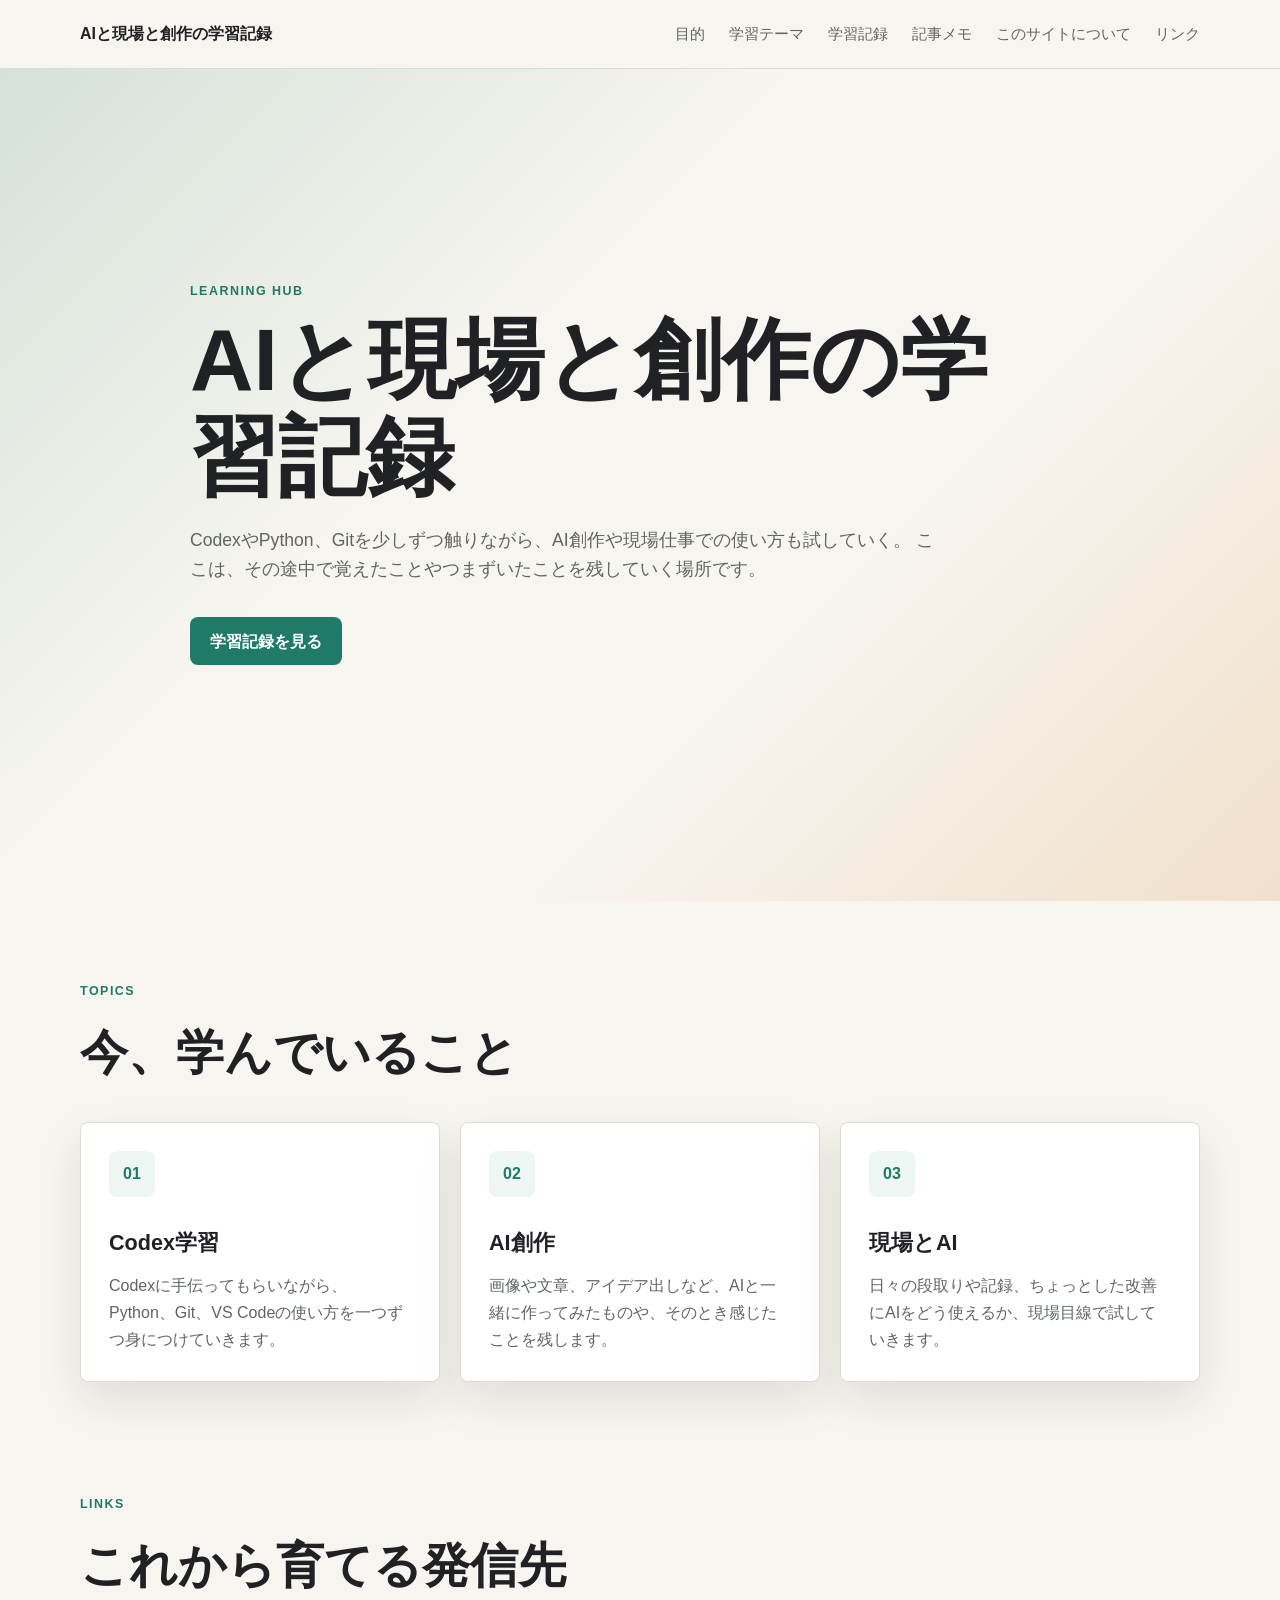
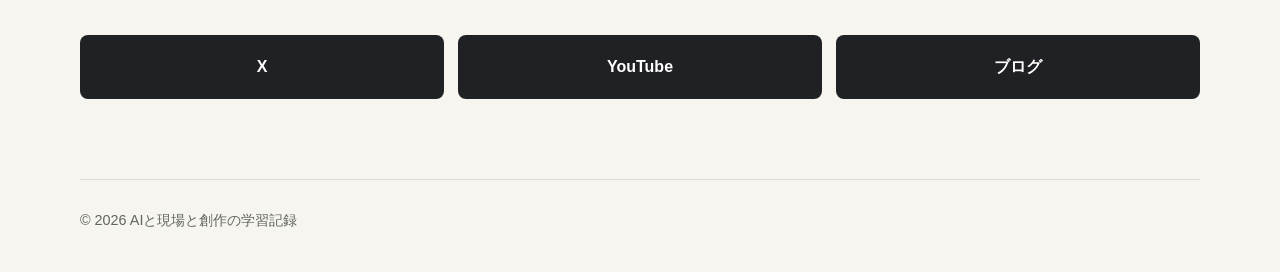
==== index.html @ 14029eb0 "Add about page" ====
<!DOCTYPE html>
<html lang="ja">
<head>
  <meta charset="UTF-8">
  <meta name="viewport" content="width=device-width, initial-scale=1.0">
  <title>AIと現場と創作の学習記録</title>
  <link rel="stylesheet" href="style.css">
</head>
<body>
  <header class="site-header">
    <nav class="nav" aria-label="メインナビゲーション">
      <a class="logo" href="#about">AIと現場と創作の学習記録</a>
      <button class="nav-toggle" type="button" aria-expanded="false" aria-controls="nav-links">
        <span class="nav-toggle-line"></span>
        <span class="nav-toggle-line"></span>
        <span class="nav-toggle-line"></span>
        <span class="sr-only">メニュー</span>
      </button>
      <ul class="nav-links" id="nav-links">
        <li><a href="#about">目的</a></li>
        <li><a href="#topics">学習テーマ</a></li>
        <li><a href="learning.html">学習記録</a></li>
        <li><a href="articles.html">記事メモ</a></li>
        <li><a href="about.html">このサイトについて</a></li>
        <li><a href="#links">リンク</a></li>
      </ul>
    </nav>
  </header>

  <main>
    <section class="hero" id="about">
      <div class="hero-content">
        <p class="eyebrow">Learning Hub</p>
        <h1>AIと現場と創作の学習記録</h1>
        <p class="lead">
          CodexやPython、Gitを少しずつ触りながら、AI創作や現場仕事での使い方も試していく。
          ここは、その途中で覚えたことやつまずいたことを残していく場所です。
        </p>
        <a class="primary-link" href="learning.html">学習記録を見る</a>
      </div>
    </section>

    <section class="section" id="topics" aria-labelledby="topics-title">
      <div class="section-heading">
        <p class="eyebrow">Topics</p>
        <h2 id="topics-title">今、学んでいること</h2>
      </div>

      <div class="card-grid">
        <article class="topic-card">
          <div class="card-icon">01</div>
          <h3>Codex学習</h3>
          <p>
            Codexに手伝ってもらいながら、Python、Git、VS Codeの使い方を一つずつ身につけていきます。
          </p>
        </article>

        <article class="topic-card">
          <div class="card-icon">02</div>
          <h3>AI創作</h3>
          <p>
            画像や文章、アイデア出しなど、AIと一緒に作ってみたものや、そのとき感じたことを残します。
          </p>
        </article>

        <article class="topic-card">
          <div class="card-icon">03</div>
          <h3>現場とAI</h3>
          <p>
            日々の段取りや記録、ちょっとした改善にAIをどう使えるか、現場目線で試していきます。
          </p>
        </article>
      </div>
    </section>

    <section class="section link-section" id="links" aria-labelledby="links-title">
      <div class="section-heading">
        <p class="eyebrow">Links</p>
        <h2 id="links-title">これから育てる発信先</h2>
      </div>

      <div class="link-list">
        <a href="https://example.com/x" target="_blank" rel="noopener noreferrer">X</a>
        <a href="https://example.com/youtube" target="_blank" rel="noopener noreferrer">YouTube</a>
        <a href="https://example.com/blog" target="_blank" rel="noopener noreferrer">ブログ</a>
      </div>
    </section>
  </main>

  <footer class="site-footer">
    <p>&copy; 2026 AIと現場と創作の学習記録</p>
  </footer>

  <script src="script.js"></script>
</body>
</html>
---- style.css ----
:root {
  --bg: #f7f5ef;
  --surface: #ffffff;
  --text: #202124;
  --muted: #5f665f;
  --line: #dedbd2;
  --accent: #1f7a68;
  --accent-dark: #16594c;
  --warm: #d8893a;
  --shadow: 0 18px 45px rgba(32, 33, 36, 0.1);
}

* {
  box-sizing: border-box;
}

html {
  scroll-behavior: smooth;
}

body {
  margin: 0;
  background: var(--bg);
  color: var(--text);
  font-family: -apple-system, BlinkMacSystemFont, "Segoe UI", sans-serif;
  line-height: 1.7;
}

a {
  color: inherit;
  text-decoration: none;
}

.site-header {
  position: sticky;
  top: 0;
  z-index: 10;
  background: rgba(247, 245, 239, 0.92);
  border-bottom: 1px solid var(--line);
  backdrop-filter: blur(12px);
}

.nav {
  display: flex;
  align-items: center;
  justify-content: space-between;
  width: min(1120px, calc(100% - 32px));
  min-height: 68px;
  margin: 0 auto;
}

.logo {
  font-weight: 700;
  letter-spacing: 0;
}

.nav-links {
  display: flex;
  align-items: center;
  gap: 24px;
  margin: 0;
  padding: 0;
  color: var(--muted);
  font-size: 0.95rem;
  list-style: none;
}

.nav-links a:hover {
  color: var(--accent);
}

.nav-toggle {
  display: none;
  width: 42px;
  height: 42px;
  padding: 0;
  background: var(--surface);
  border: 1px solid var(--line);
  border-radius: 8px;
  cursor: pointer;
}

.nav-toggle-line {
  display: block;
  width: 18px;
  height: 2px;
  margin: 4px auto;
  background: var(--text);
}

.sr-only {
  position: absolute;
  width: 1px;
  height: 1px;
  overflow: hidden;
  clip: rect(0, 0, 0, 0);
  white-space: nowrap;
}

.hero {
  display: grid;
  min-height: calc(100vh - 68px);
  padding: 72px 16px 96px;
  place-items: center;
  background:
    linear-gradient(135deg, rgba(31, 122, 104, 0.16), transparent 38%),
    linear-gradient(315deg, rgba(216, 137, 58, 0.2), transparent 36%),
    var(--bg);
}

.hero-content {
  width: min(900px, 100%);
}

.page-intro {
  padding-top: 96px;
  padding-bottom: 40px;
}

.eyebrow {
  margin: 0 0 10px;
  color: var(--accent);
  font-size: 0.78rem;
  font-weight: 700;
  letter-spacing: 0.12em;
  text-transform: uppercase;
}

h1,
h2,
h3,
p {
  margin-top: 0;
}

h1 {
  max-width: 820px;
  margin-bottom: 20px;
  font-size: clamp(2.25rem, 8vw, 5.5rem);
  line-height: 1.1;
}

.lead {
  max-width: 760px;
  margin-bottom: 32px;
  color: var(--muted);
  font-size: 1.1rem;
}

.primary-link {
  display: inline-flex;
  align-items: center;
  min-height: 48px;
  padding: 0 20px;
  background: var(--accent);
  color: #ffffff;
  border-radius: 8px;
  font-weight: 700;
  transition: background 0.2s ease, transform 0.2s ease;
}

.primary-link:hover {
  background: var(--accent-dark);
  transform: translateY(-2px);
}

.section {
  width: min(1120px, calc(100% - 32px));
  margin: 0 auto;
  padding: 80px 0;
}

.section-heading {
  margin-bottom: 28px;
}

.section-heading h2 {
  margin-bottom: 0;
  font-size: clamp(1.8rem, 4vw, 3rem);
}

.card-grid {
  display: grid;
  grid-template-columns: repeat(3, minmax(0, 1fr));
  gap: 20px;
}

.learning-grid {
  grid-template-columns: repeat(2, minmax(0, 1fr));
}

.topic-card {
  min-height: 250px;
  padding: 28px;
  background: var(--surface);
  border: 1px solid var(--line);
  border-radius: 8px;
  box-shadow: var(--shadow);
}

.card-icon {
  display: inline-grid;
  width: 46px;
  height: 46px;
  margin-bottom: 28px;
  place-items: center;
  background: #eef6f4;
  color: var(--accent);
  border-radius: 8px;
  font-weight: 800;
}

.topic-card h3 {
  margin-bottom: 10px;
  font-size: 1.35rem;
}

.topic-card p {
  margin-bottom: 0;
  color: var(--muted);
}

.link-section {
  padding-top: 32px;
}

.link-list {
  display: grid;
  grid-template-columns: repeat(3, minmax(0, 1fr));
  gap: 14px;
}

.link-list a {
  display: flex;
  align-items: center;
  justify-content: center;
  min-height: 64px;
  padding: 12px 16px;
  background: var(--text);
  color: #ffffff;
  border-radius: 8px;
  font-weight: 700;
  transition: background 0.2s ease, transform 0.2s ease;
}

.link-list a:hover {
  background: var(--warm);
  transform: translateY(-2px);
}

.site-footer {
  width: min(1120px, calc(100% - 32px));
  margin: 0 auto;
  padding: 28px 0 40px;
  color: var(--muted);
  border-top: 1px solid var(--line);
  font-size: 0.9rem;
}

.site-footer p {
  margin: 0;
}

@media (max-width: 760px) {
  .nav {
    position: relative;
  }

  .logo {
    max-width: 230px;
    font-size: 0.94rem;
    line-height: 1.35;
  }

  .nav-toggle {
    display: block;
  }

  .nav-links {
    position: absolute;
    top: 68px;
    right: 0;
    left: 0;
    display: none;
    flex-direction: column;
    align-items: stretch;
    gap: 0;
    padding: 8px;
    background: var(--surface);
    border: 1px solid var(--line);
    border-radius: 8px;
    box-shadow: var(--shadow);
  }

  .nav-links.is-open {
    display: flex;
  }

  .nav-links a {
    display: block;
    padding: 12px;
  }

  .hero {
    min-height: auto;
    padding-top: 72px;
    padding-bottom: 72px;
  }

  .lead {
    font-size: 1rem;
  }

  .section {
    padding: 56px 0;
  }

  .card-grid,
  .learning-grid,
  .link-list {
    grid-template-columns: 1fr;
  }

  .topic-card {
    min-height: auto;
    padding: 24px;
  }
}
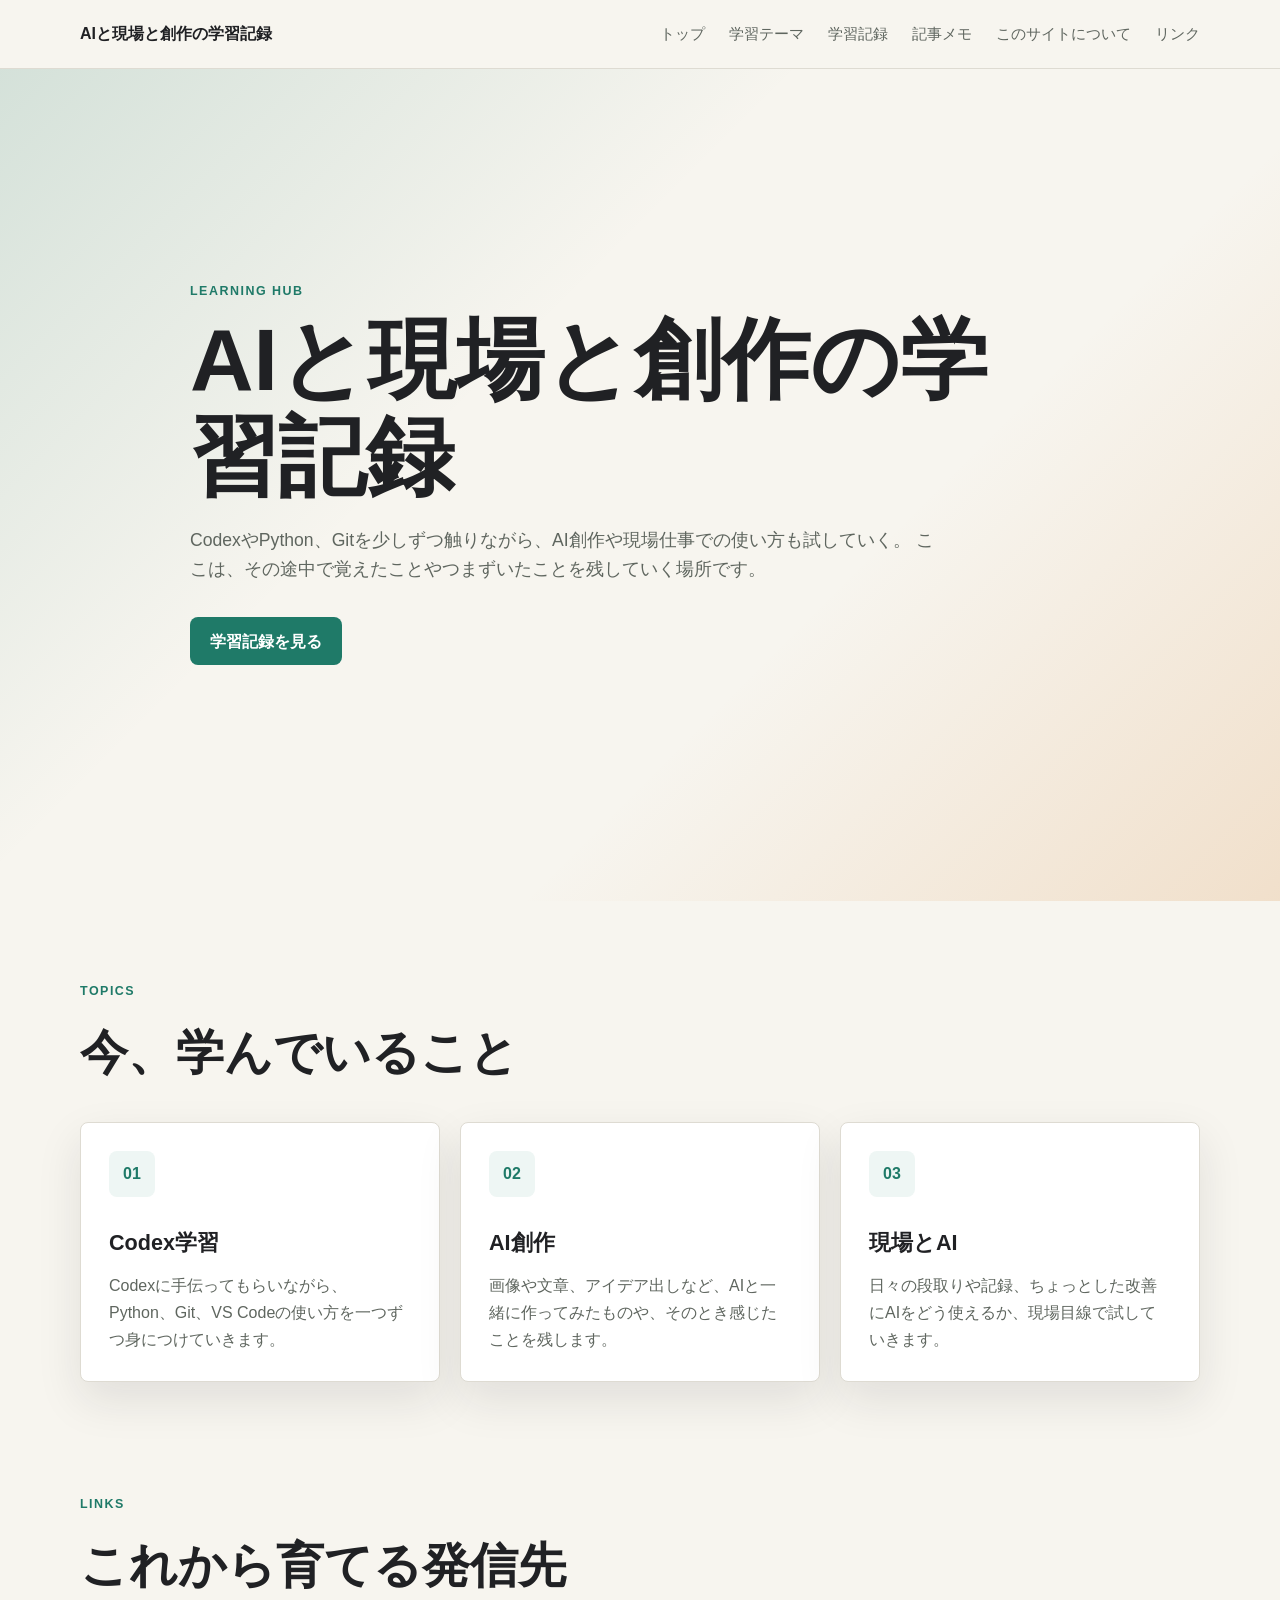
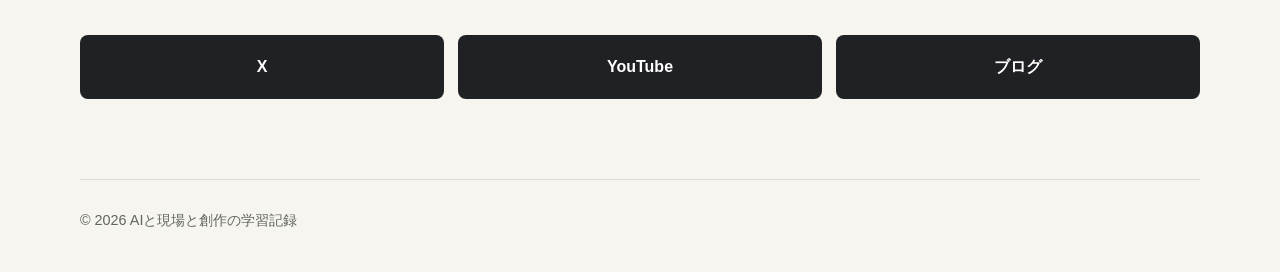
==== commit e6ea269a: "Unify navigation links" ====
--- a/index.html
+++ b/index.html
@@ -17,7 +17,7 @@
         <span class="sr-only">メニュー</span>
       </button>
       <ul class="nav-links" id="nav-links">
-        <li><a href="#about">目的</a></li>
+        <li><a href="index.html">トップ</a></li>
         <li><a href="#topics">学習テーマ</a></li>
         <li><a href="learning.html">学習記録</a></li>
         <li><a href="articles.html">記事メモ</a></li>
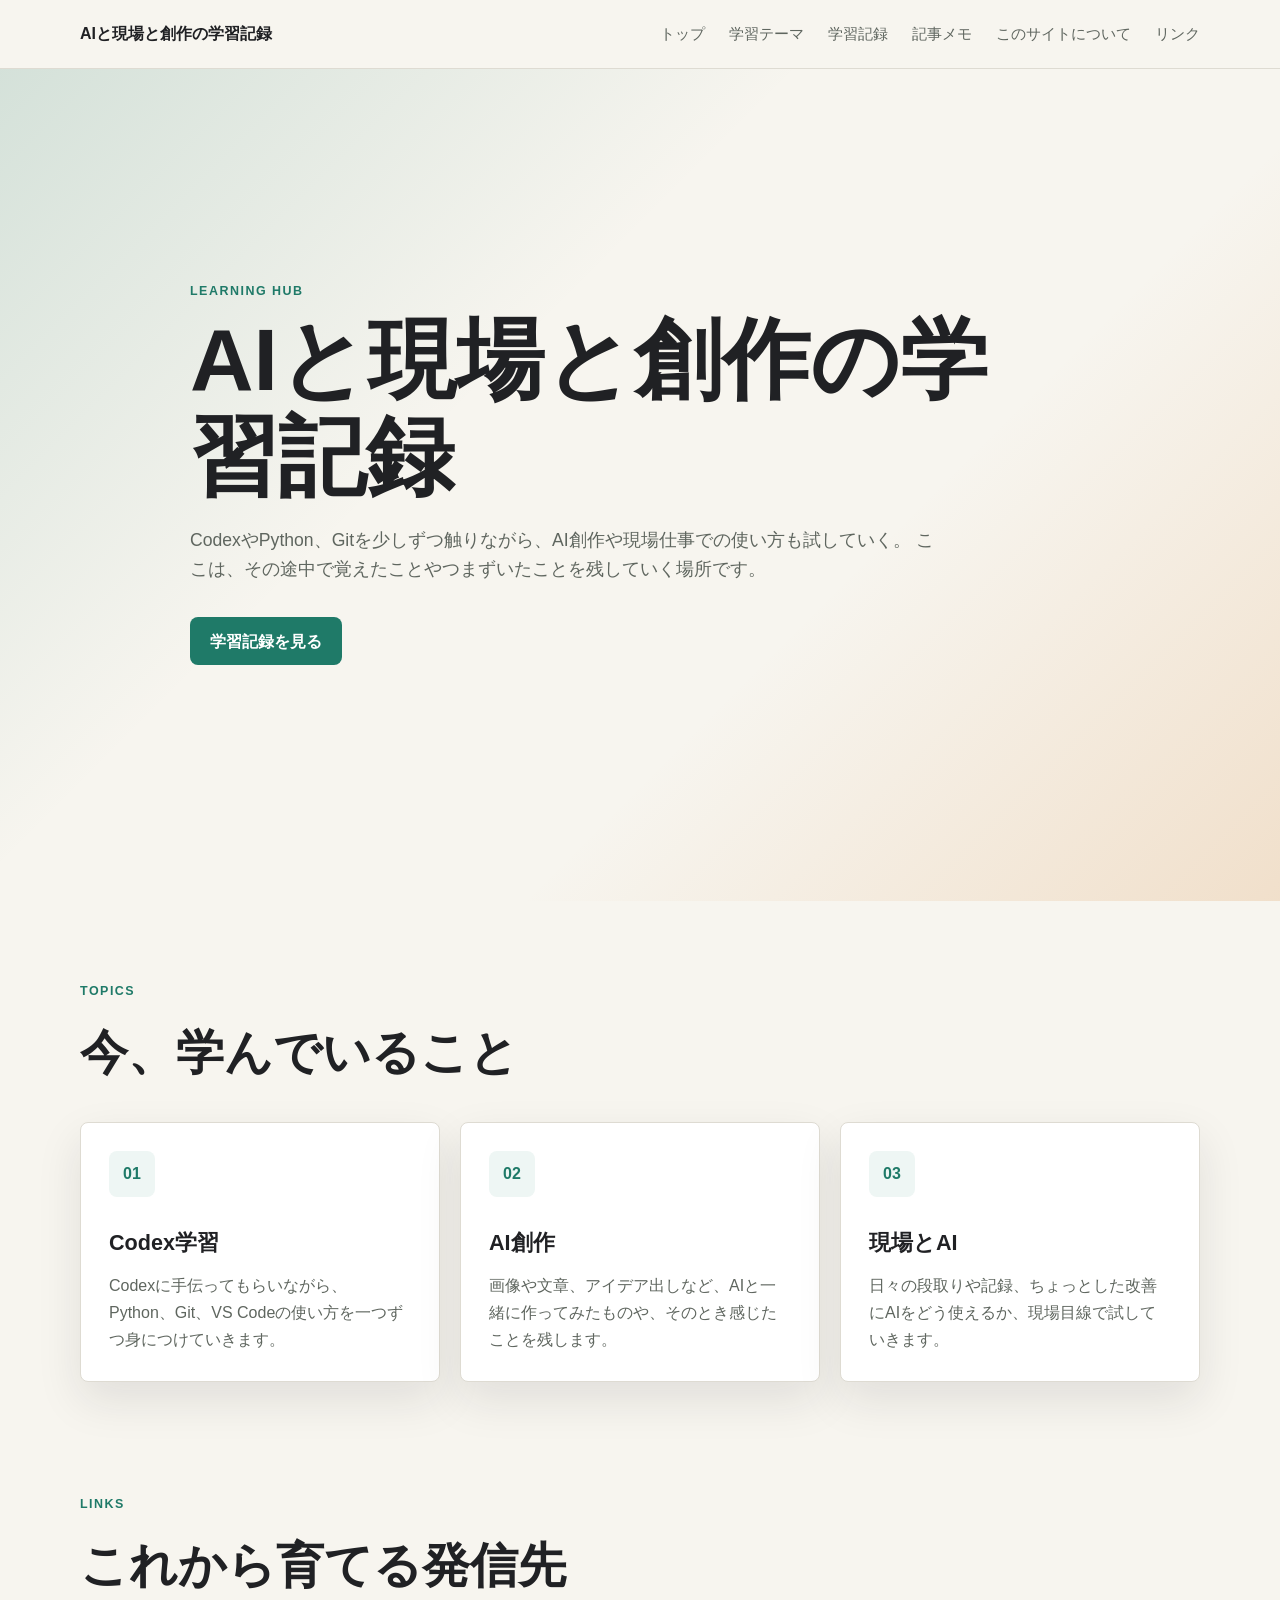
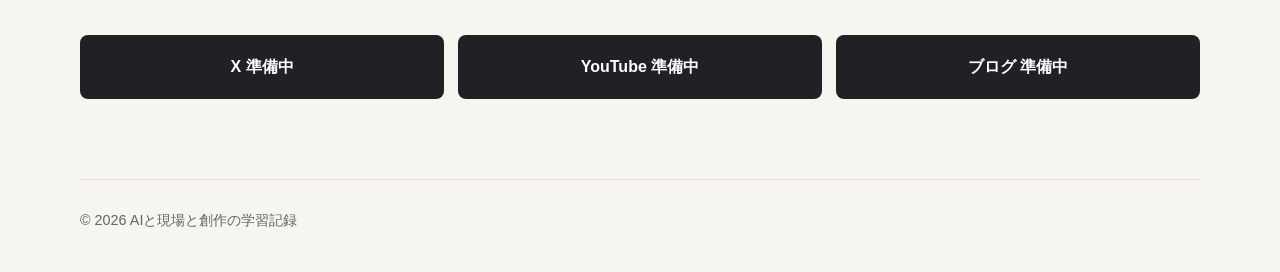
==== commit 29620923: "Mark external links as coming soon" ====
--- a/index.html
+++ b/index.html
@@ -80,9 +80,9 @@
       </div>
 
       <div class="link-list">
-        <a href="https://example.com/x" target="_blank" rel="noopener noreferrer">X</a>
-        <a href="https://example.com/youtube" target="_blank" rel="noopener noreferrer">YouTube</a>
-        <a href="https://example.com/blog" target="_blank" rel="noopener noreferrer">ブログ</a>
+        <a href="#links" aria-disabled="true">X 準備中</a>
+        <a href="#links" aria-disabled="true">YouTube 準備中</a>
+        <a href="#links" aria-disabled="true">ブログ 準備中</a>
       </div>
     </section>
   </main>
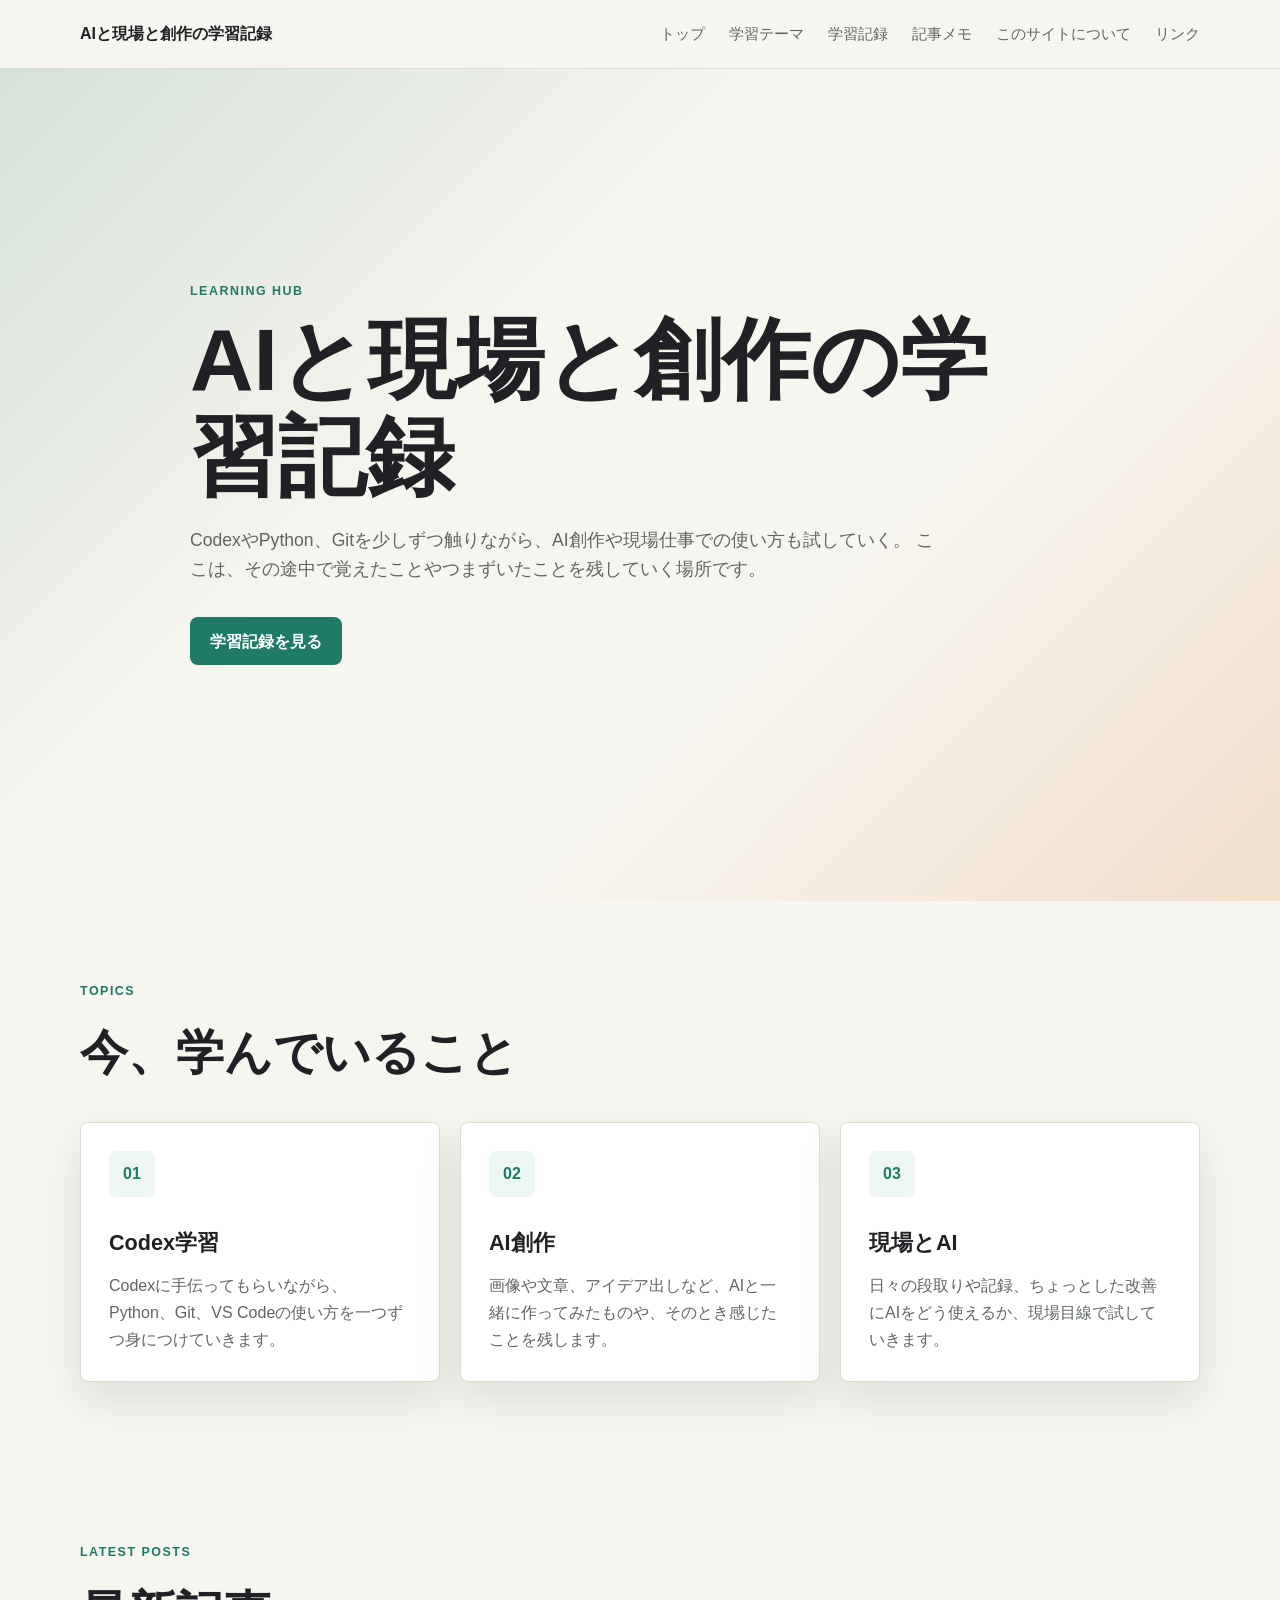
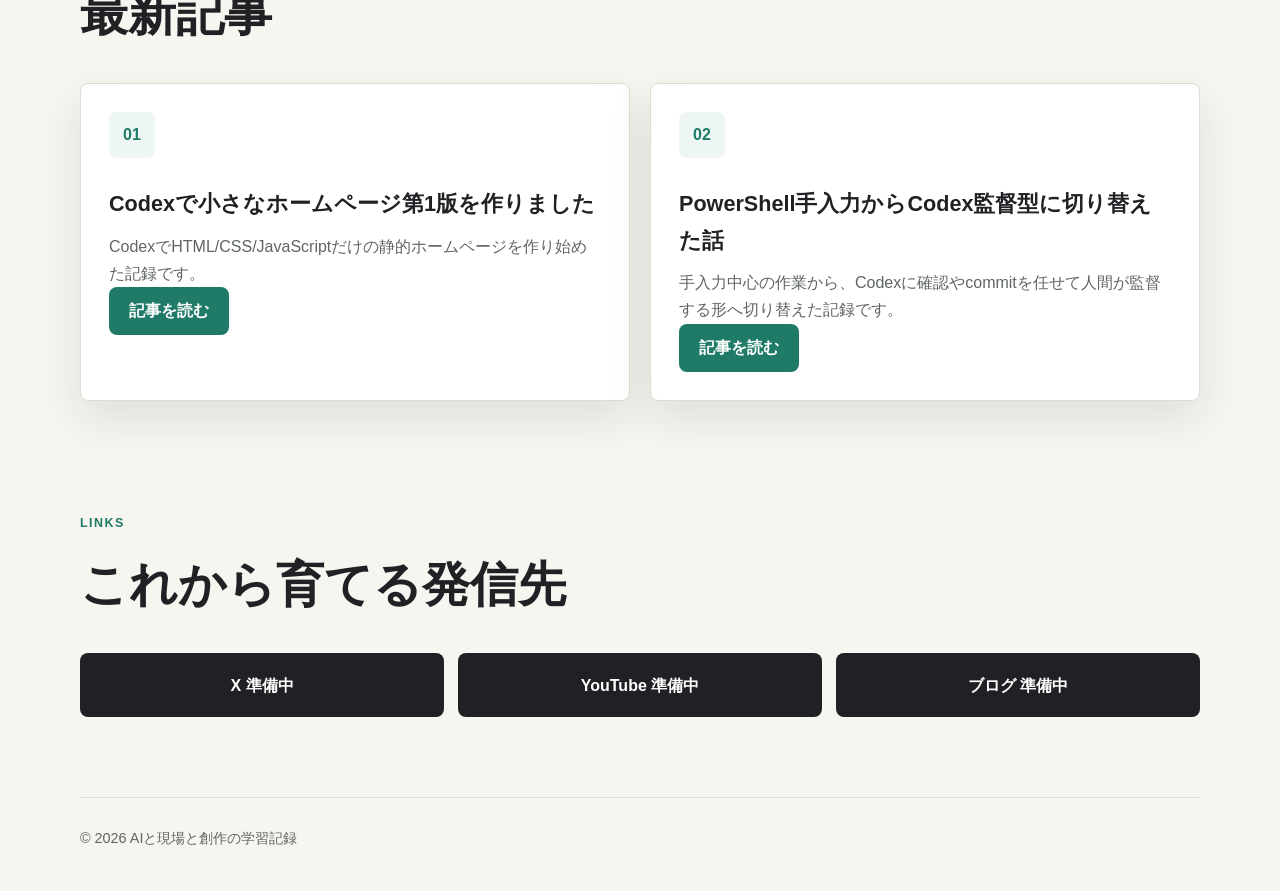
==== commit 00986e7a: "Add latest posts to homepage" ====
--- a/index.html
+++ b/index.html
@@ -73,6 +73,33 @@
       </div>
     </section>
 
+    <section class="section" aria-labelledby="latest-posts-title">
+      <div class="section-heading">
+        <p class="eyebrow">Latest Posts</p>
+        <h2 id="latest-posts-title">最新記事</h2>
+      </div>
+
+      <div class="card-grid learning-grid">
+        <article class="topic-card">
+          <div class="card-icon">01</div>
+          <h3>Codexで小さなホームページ第1版を作りました</h3>
+          <p>
+            CodexでHTML/CSS/JavaScriptだけの静的ホームページを作り始めた記録です。
+          </p>
+          <a class="primary-link" href="posts/homepage-first-version.html">記事を読む</a>
+        </article>
+
+        <article class="topic-card">
+          <div class="card-icon">02</div>
+          <h3>PowerShell手入力からCodex監督型に切り替えた話</h3>
+          <p>
+            手入力中心の作業から、Codexに確認やcommitを任せて人間が監督する形へ切り替えた記録です。
+          </p>
+          <a class="primary-link" href="posts/codex-supervision-workflow.html">記事を読む</a>
+        </article>
+      </div>
+    </section>
+
     <section class="section link-section" id="links" aria-labelledby="links-title">
       <div class="section-heading">
         <p class="eyebrow">Links</p>
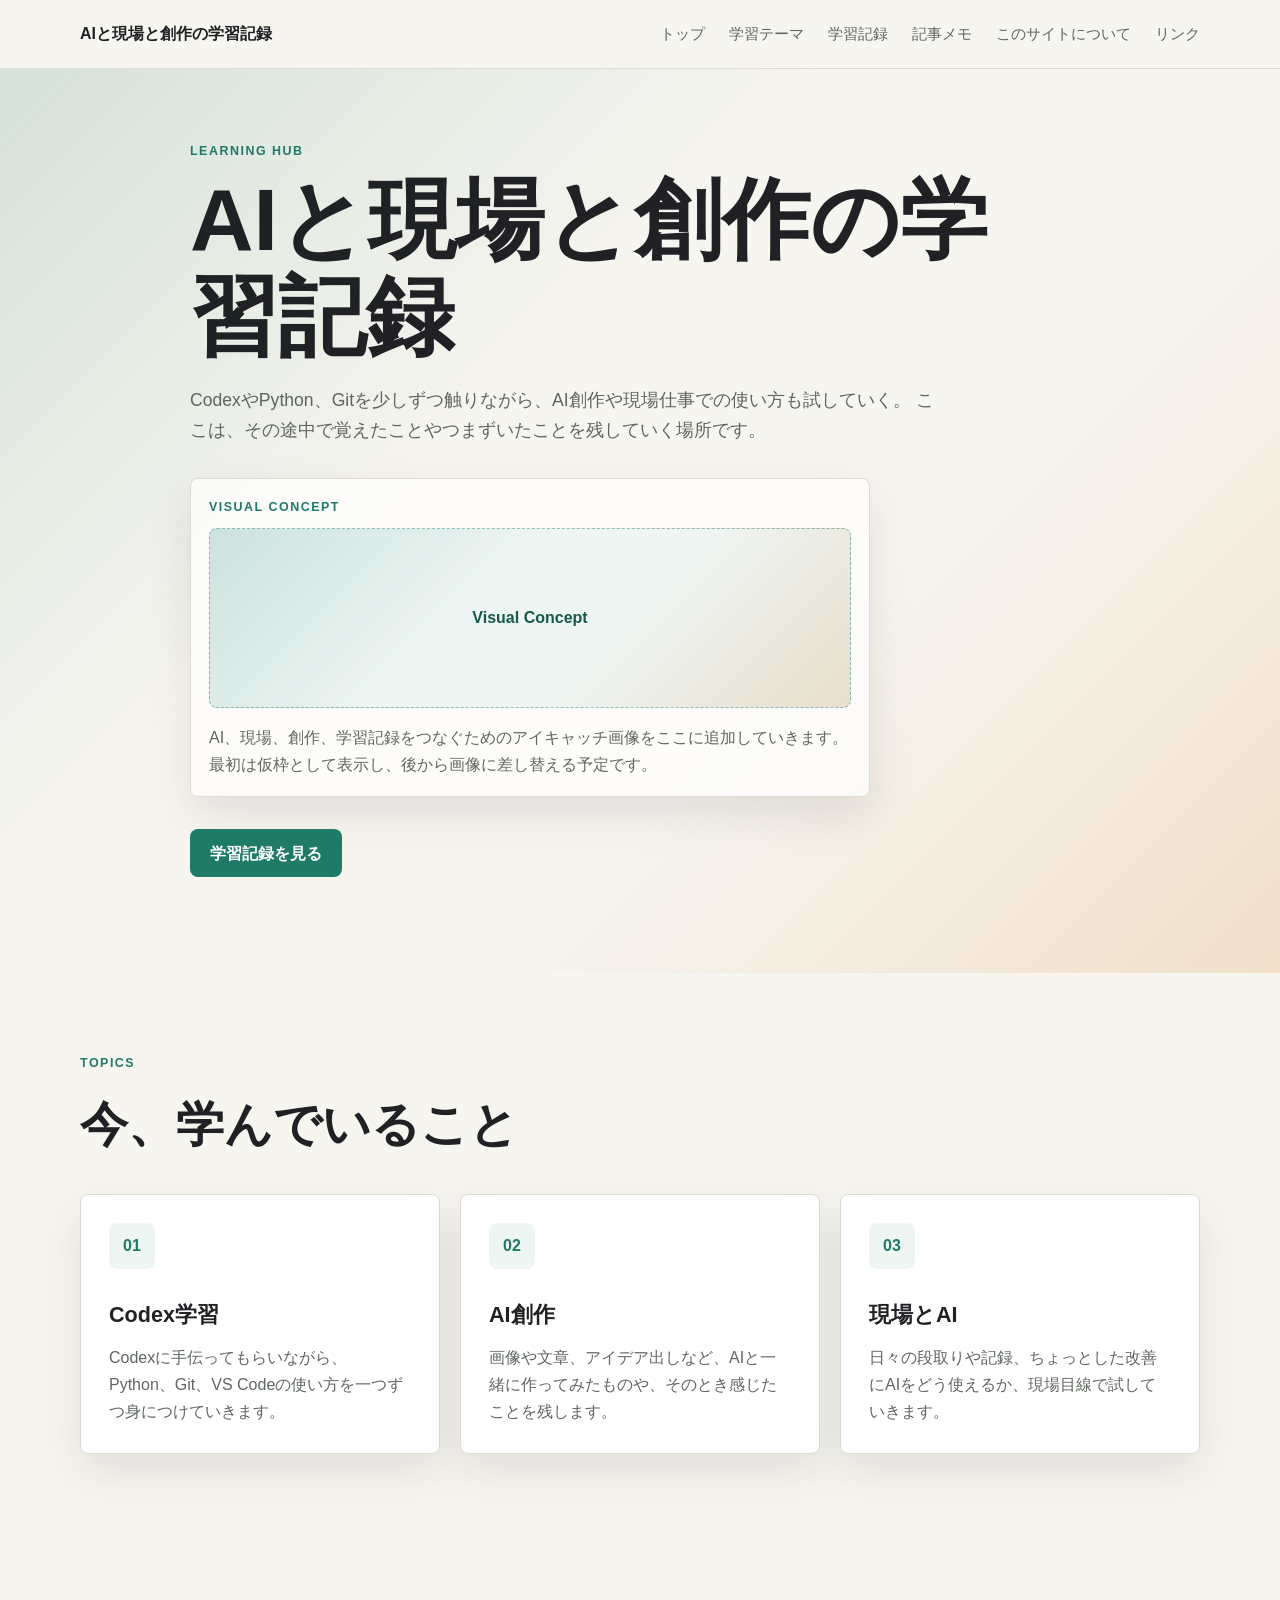
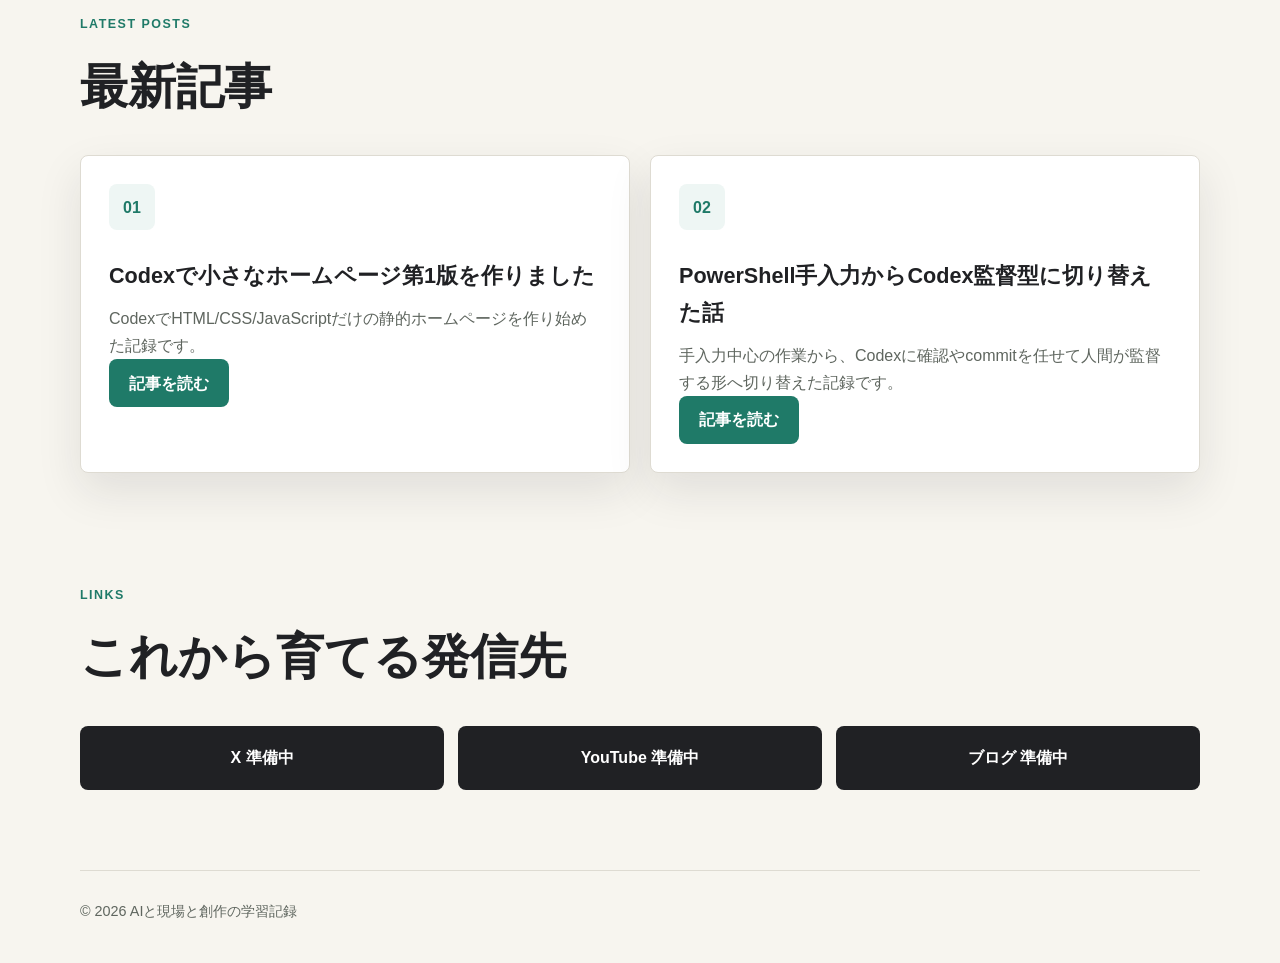
==== commit d0120c46: "Add visual image structure" ====
--- a/index.html
+++ b/index.html
@@ -36,6 +36,18 @@
           CodexやPython、Gitを少しずつ触りながら、AI創作や現場仕事での使い方も試していく。
           ここは、その途中で覚えたことやつまずいたことを残していく場所です。
         </p>
+        <div class="hero-visual" aria-label="将来追加するメインビジュアルの仮枠">
+          <div class="visual-card">
+            <p class="eyebrow">Visual Concept</p>
+            <div class="visual-placeholder">
+              <span>Visual Concept</span>
+            </div>
+            <p class="visual-note">
+              AI、現場、創作、学習記録をつなぐためのアイキャッチ画像をここに追加していきます。
+              最初は仮枠として表示し、後から画像に差し替える予定です。
+            </p>
+          </div>
+        </div>
         <a class="primary-link" href="learning.html">学習記録を見る</a>
       </div>
     </section>
--- a/style.css
+++ b/style.css
@@ -145,6 +145,40 @@
   margin-bottom: 32px;
   color: var(--muted);
   font-size: 1.1rem;
+}
+
+.hero-visual {
+  width: min(680px, 100%);
+  margin-bottom: 32px;
+}
+
+.visual-card {
+  padding: 18px;
+  background: rgba(255, 255, 255, 0.72);
+  border: 1px solid var(--line);
+  border-radius: 8px;
+  box-shadow: var(--shadow);
+}
+
+/* Future images can replace the placeholder inside .visual-card. */
+.visual-placeholder {
+  display: grid;
+  min-height: 180px;
+  margin-bottom: 16px;
+  place-items: center;
+  background:
+    linear-gradient(135deg, rgba(31, 122, 104, 0.16), transparent 44%),
+    linear-gradient(315deg, rgba(216, 137, 58, 0.22), transparent 40%),
+    #eef6f4;
+  border: 1px dashed rgba(31, 122, 104, 0.45);
+  border-radius: 8px;
+  color: var(--accent-dark);
+  font-weight: 800;
+}
+
+.visual-note {
+  margin-bottom: 0;
+  color: var(--muted);
 }
 
 .primary-link {
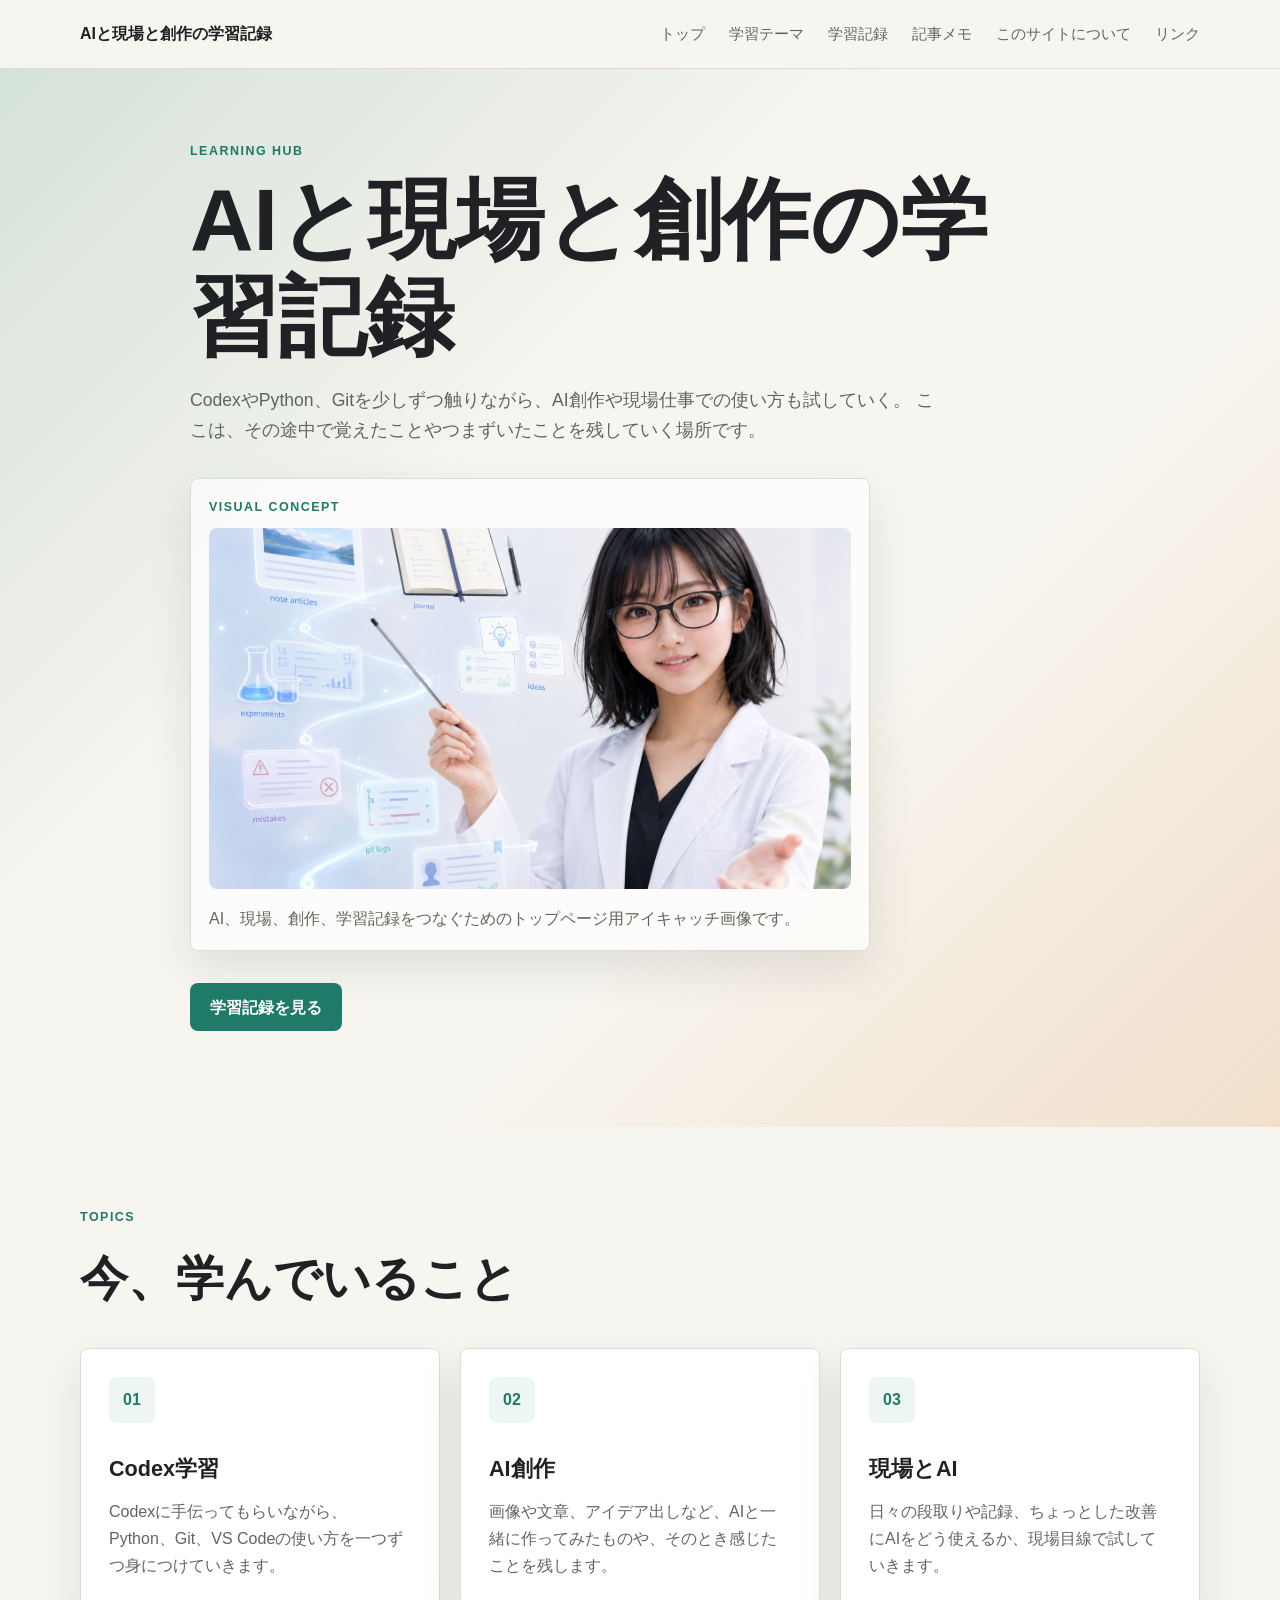
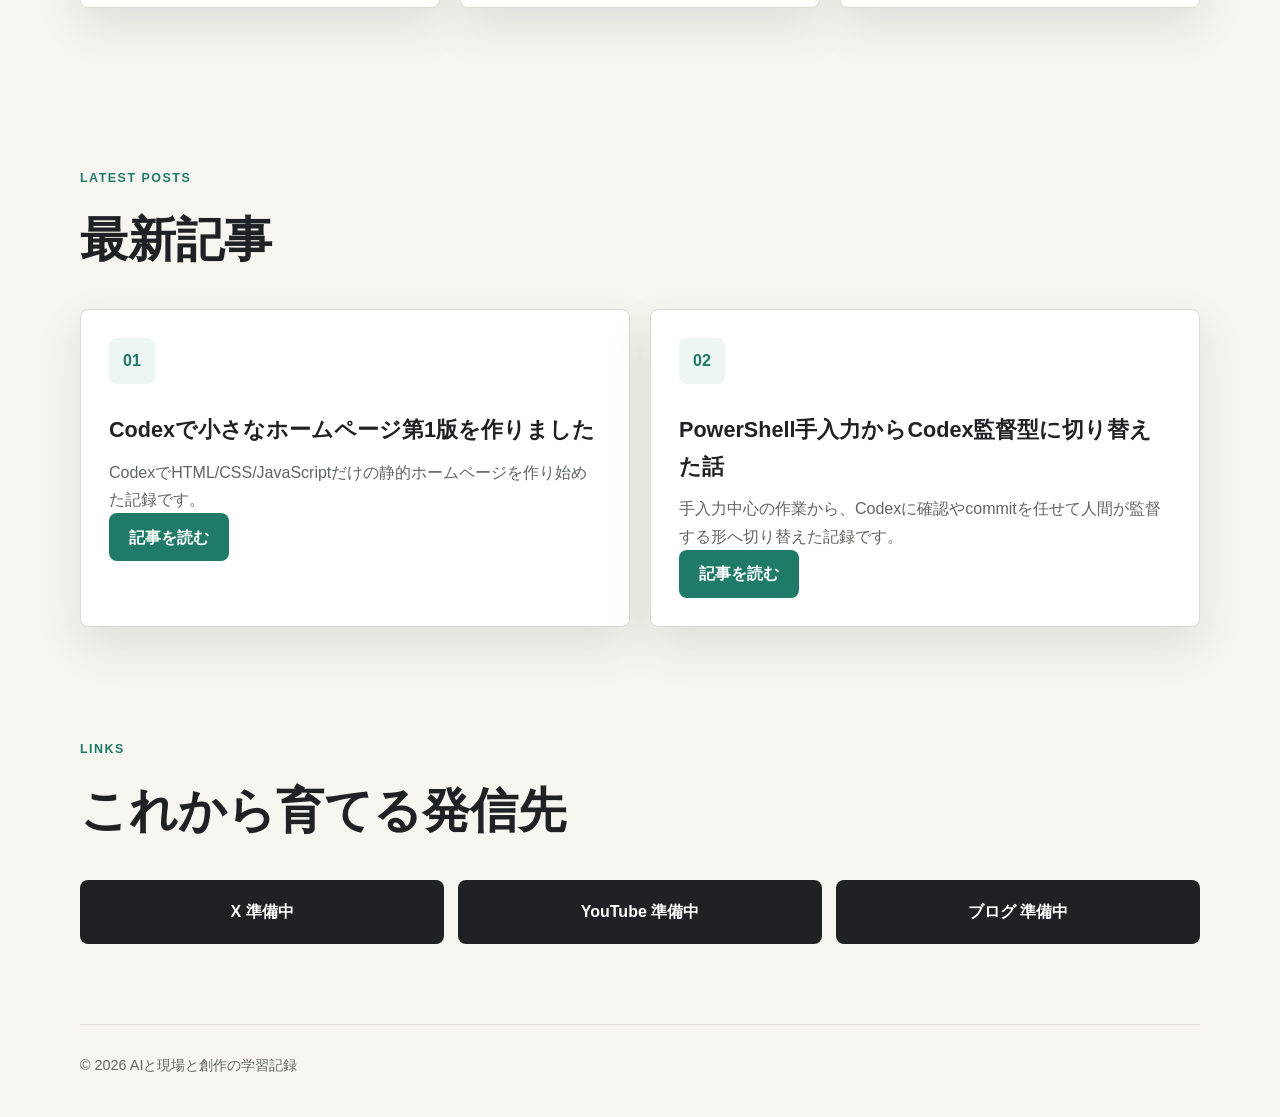
==== commit e628b77b: "Add homepage hero image" ====
--- a/index.html
+++ b/index.html
@@ -39,12 +39,13 @@
         <div class="hero-visual" aria-label="将来追加するメインビジュアルの仮枠">
           <div class="visual-card">
             <p class="eyebrow">Visual Concept</p>
-            <div class="visual-placeholder">
-              <span>Visual Concept</span>
-            </div>
+            <img
+              class="visual-image"
+              src="assets/images/home-hero.png"
+              alt="AI、現場、創作、学習記録をイメージしたトップページ用アイキャッチ"
+            >
             <p class="visual-note">
-              AI、現場、創作、学習記録をつなぐためのアイキャッチ画像をここに追加していきます。
-              最初は仮枠として表示し、後から画像に差し替える予定です。
+              AI、現場、創作、学習記録をつなぐためのトップページ用アイキャッチ画像です。
             </p>
           </div>
         </div>
--- a/style.css
+++ b/style.css
@@ -174,6 +174,15 @@
   border-radius: 8px;
   color: var(--accent-dark);
   font-weight: 800;
+}
+
+.visual-image {
+  display: block;
+  width: 100%;
+  aspect-ratio: 16 / 9;
+  margin-bottom: 16px;
+  object-fit: cover;
+  border-radius: 8px;
 }
 
 .visual-note {
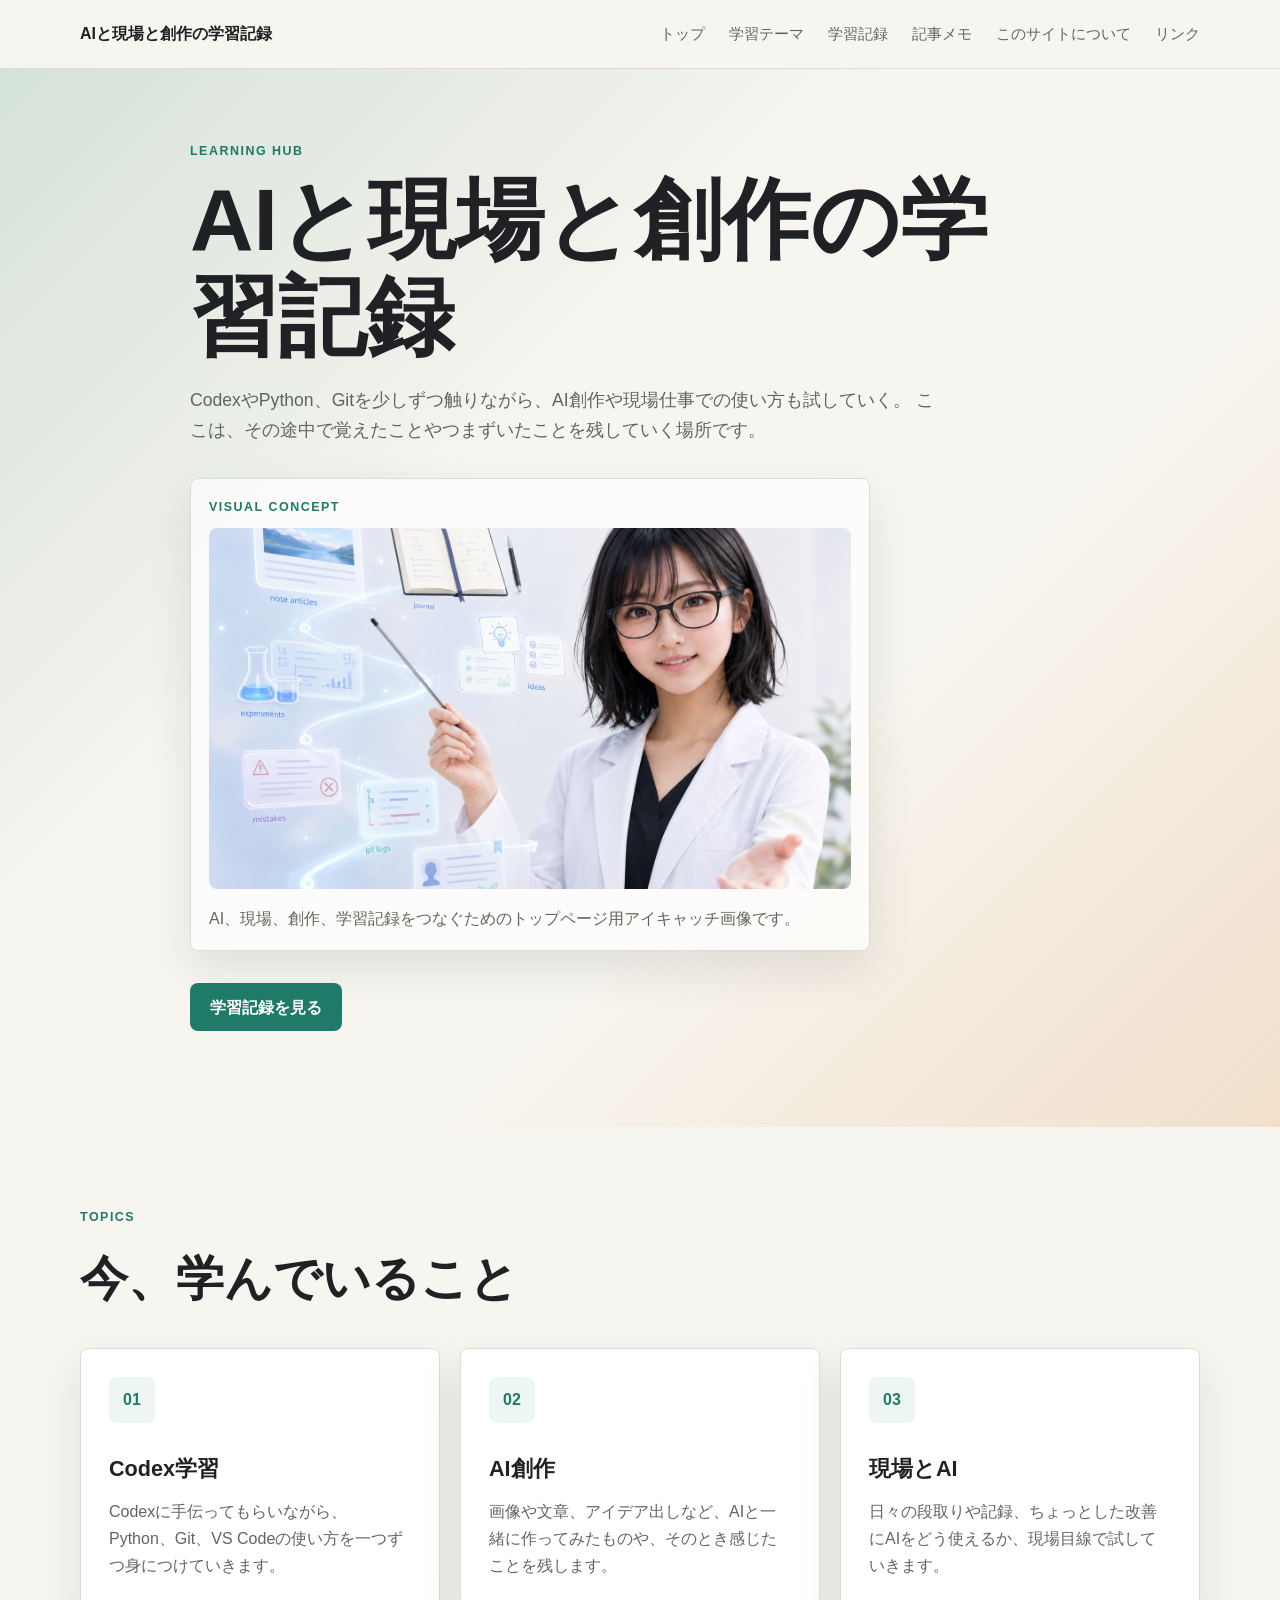
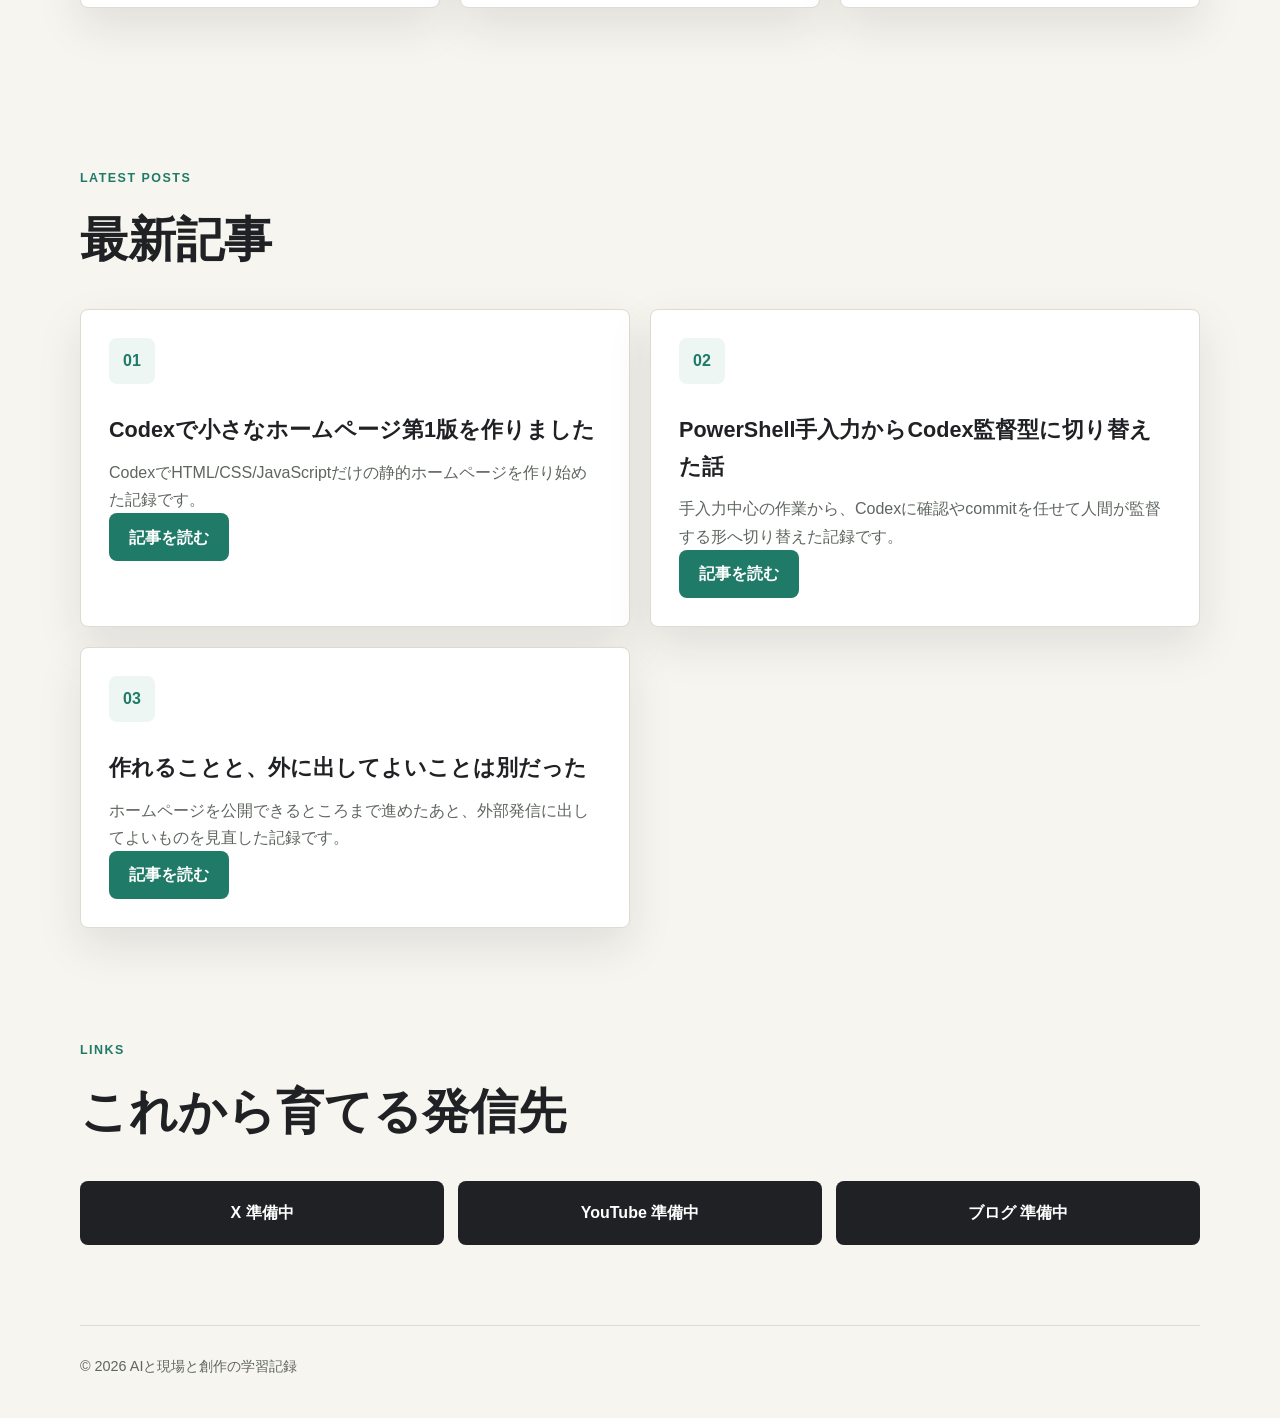
==== commit d1967409: "Add third article about sharing decisions" ====
--- a/index.html
+++ b/index.html
@@ -110,6 +110,15 @@
           </p>
           <a class="primary-link" href="posts/codex-supervision-workflow.html">記事を読む</a>
         </article>
+
+        <article class="topic-card">
+          <div class="card-icon">03</div>
+          <h3>作れることと、外に出してよいことは別だった</h3>
+          <p>
+            ホームページを公開できるところまで進めたあと、外部発信に出してよいものを見直した記録です。
+          </p>
+          <a class="primary-link" href="posts/building-and-sharing-are-different.html">記事を読む</a>
+        </article>
       </div>
     </section>
 
--- a/style.css
+++ b/style.css
@@ -207,6 +207,13 @@
   transform: translateY(-2px);
 }
 
+.post-footer-nav {
+  display: flex;
+  flex-wrap: wrap;
+  gap: 12px;
+  margin-top: 24px;
+}
+
 .section {
   width: min(1120px, calc(100% - 32px));
   margin: 0 auto;
@@ -251,6 +258,27 @@
   color: var(--accent);
   border-radius: 8px;
   font-weight: 800;
+}
+
+.post-thumbnail-placeholder {
+  display: grid;
+  min-height: 140px;
+  margin-bottom: 18px;
+  place-items: center;
+  background: #eef6f4;
+  border: 1px dashed rgba(31, 122, 104, 0.45);
+  border-radius: 8px;
+  color: var(--accent-dark);
+  font-weight: 800;
+}
+
+.post-thumbnail-image {
+  display: block;
+  width: 100%;
+  aspect-ratio: 16 / 9;
+  margin-bottom: 18px;
+  object-fit: cover;
+  border-radius: 8px;
 }
 
 .topic-card h3 {
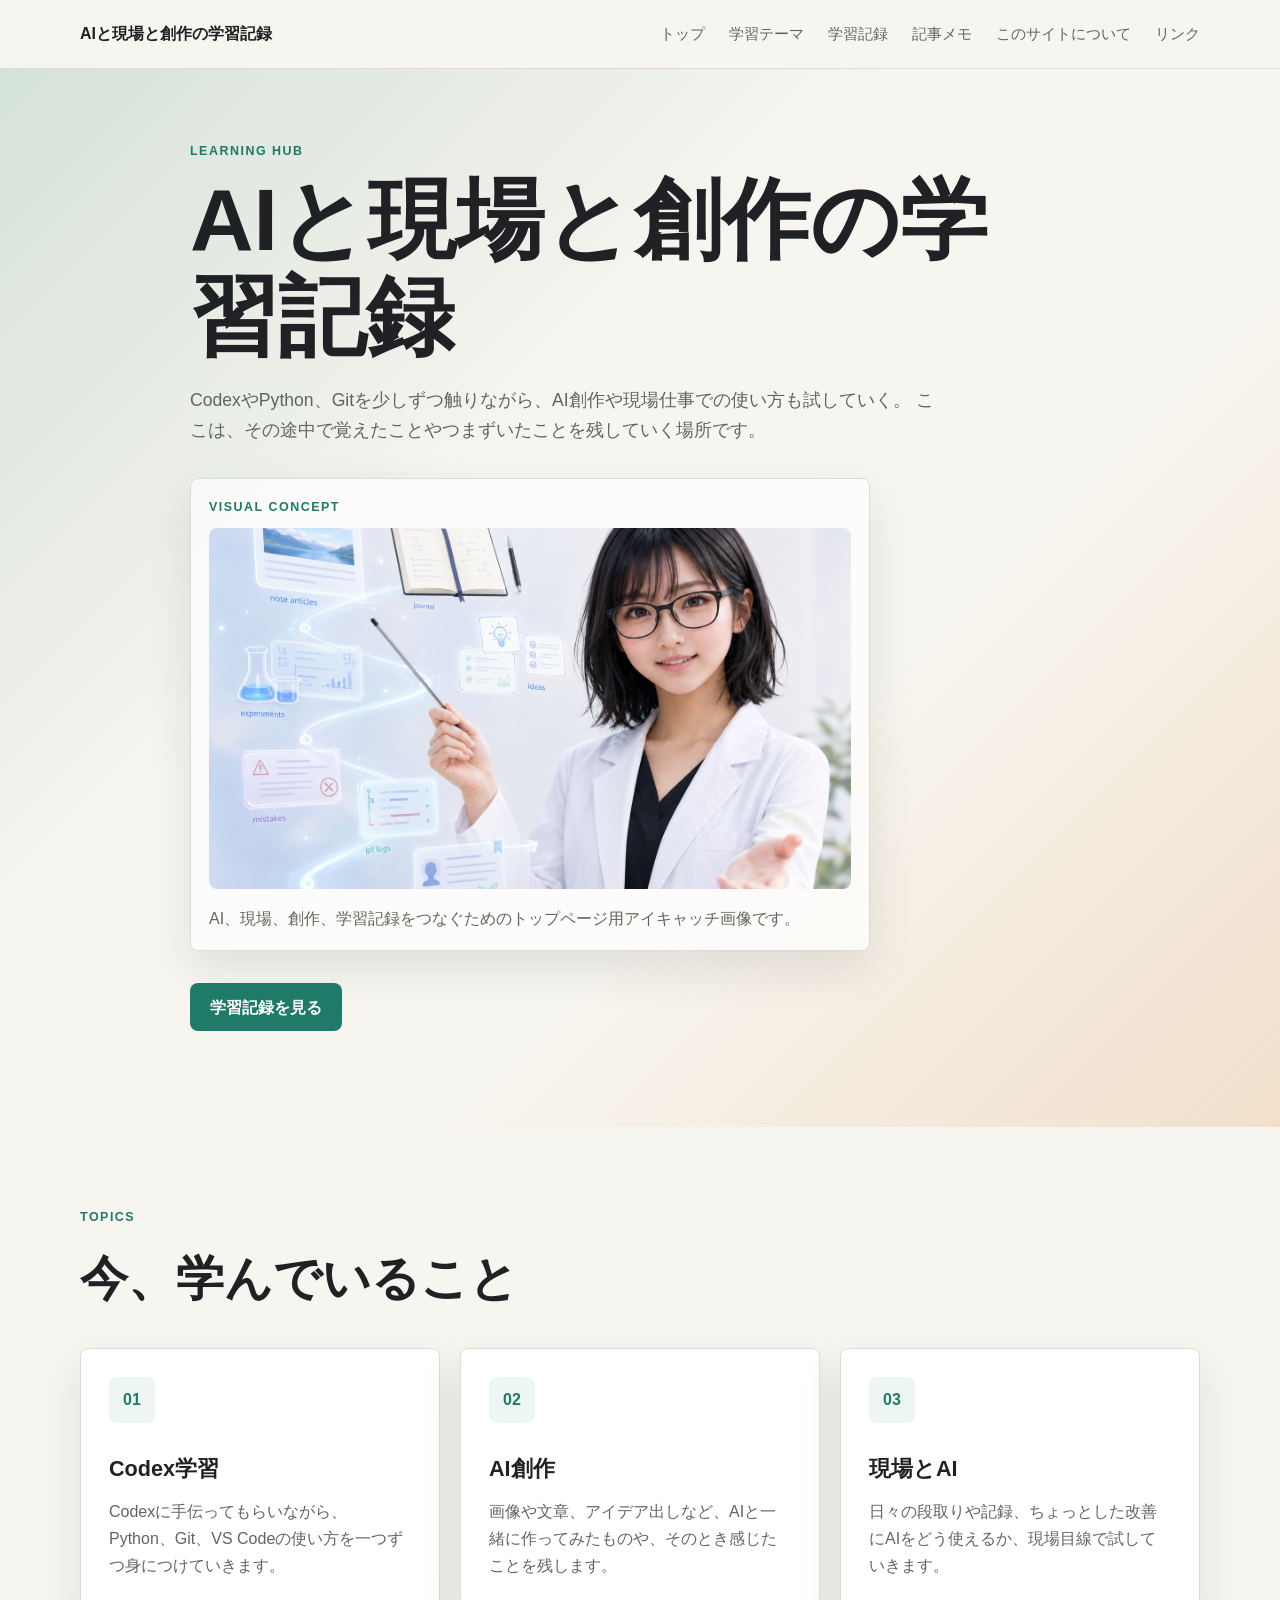
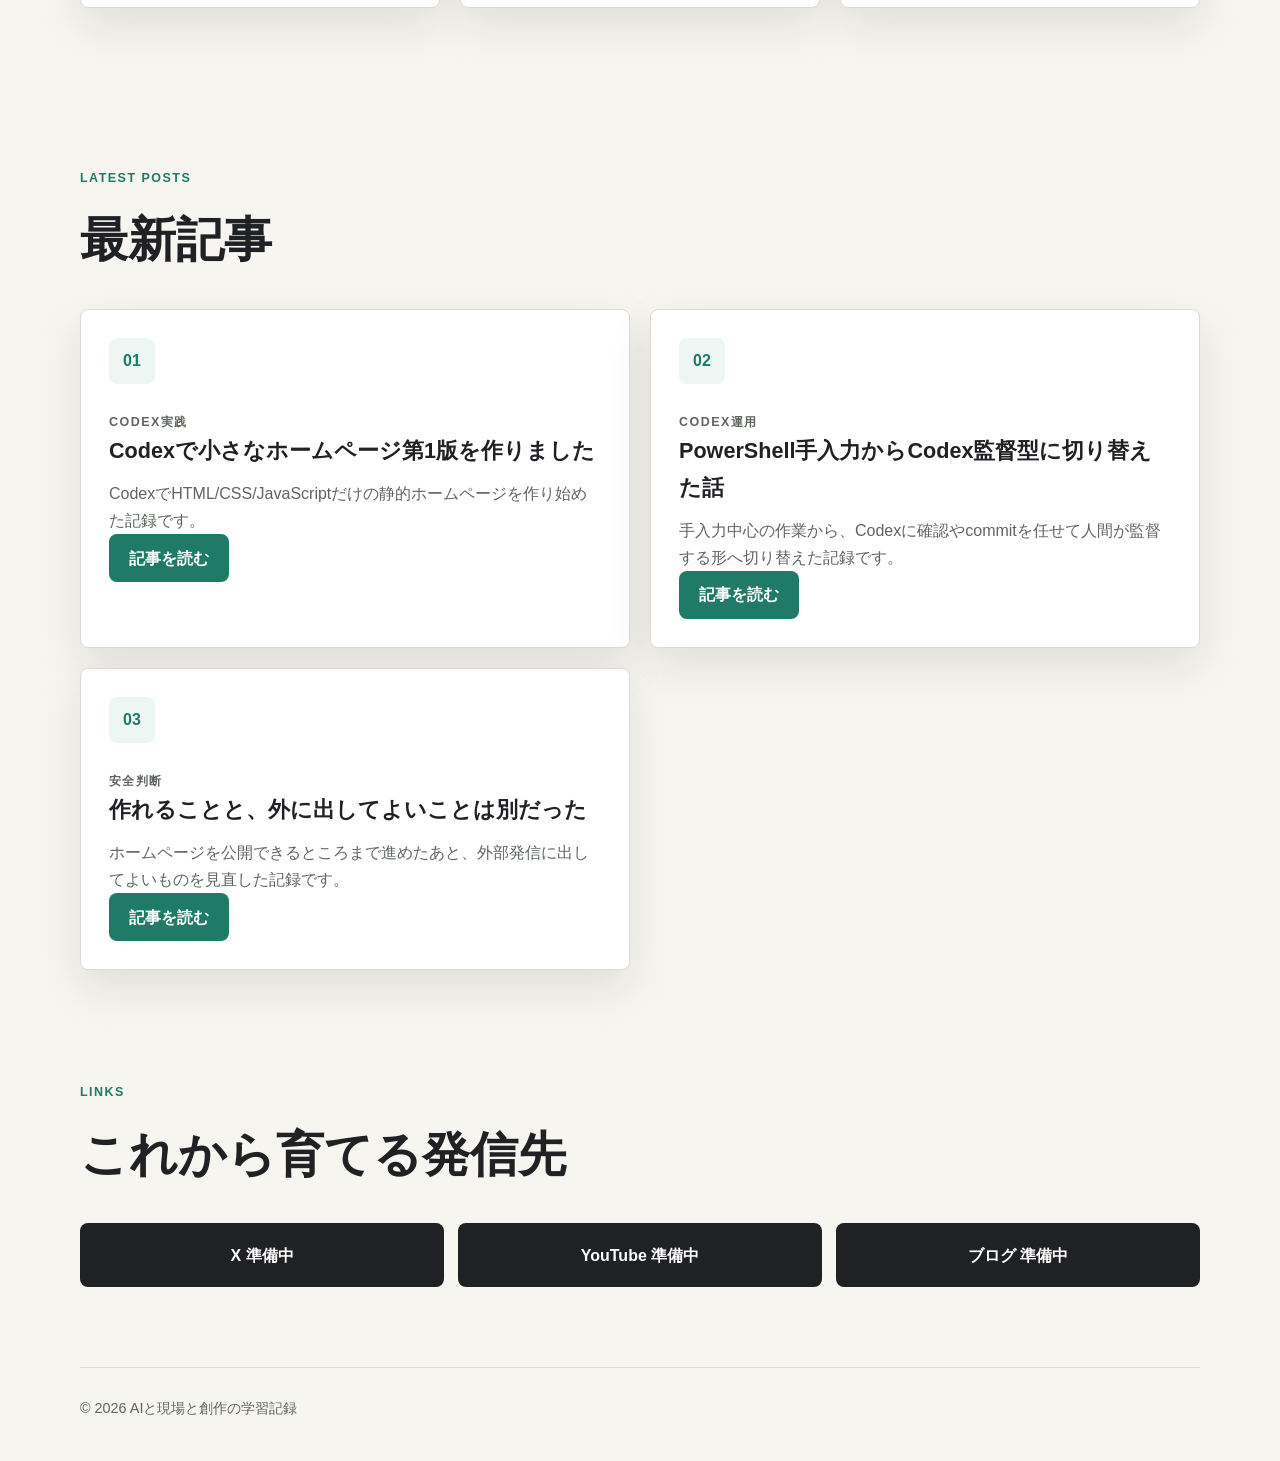
==== commit f62c3dfb: "Add homepage article labels" ====
--- a/index.html
+++ b/index.html
@@ -95,6 +95,7 @@
       <div class="card-grid learning-grid">
         <article class="topic-card">
           <div class="card-icon">01</div>
+          <p class="eyebrow">Codex実践</p>
           <h3>Codexで小さなホームページ第1版を作りました</h3>
           <p>
             CodexでHTML/CSS/JavaScriptだけの静的ホームページを作り始めた記録です。
@@ -104,6 +105,7 @@
 
         <article class="topic-card">
           <div class="card-icon">02</div>
+          <p class="eyebrow">Codex運用</p>
           <h3>PowerShell手入力からCodex監督型に切り替えた話</h3>
           <p>
             手入力中心の作業から、Codexに確認やcommitを任せて人間が監督する形へ切り替えた記録です。
@@ -113,6 +115,7 @@
 
         <article class="topic-card">
           <div class="card-icon">03</div>
+          <p class="eyebrow">安全判断</p>
           <h3>作れることと、外に出してよいことは別だった</h3>
           <p>
             ホームページを公開できるところまで進めたあと、外部発信に出してよいものを見直した記録です。
